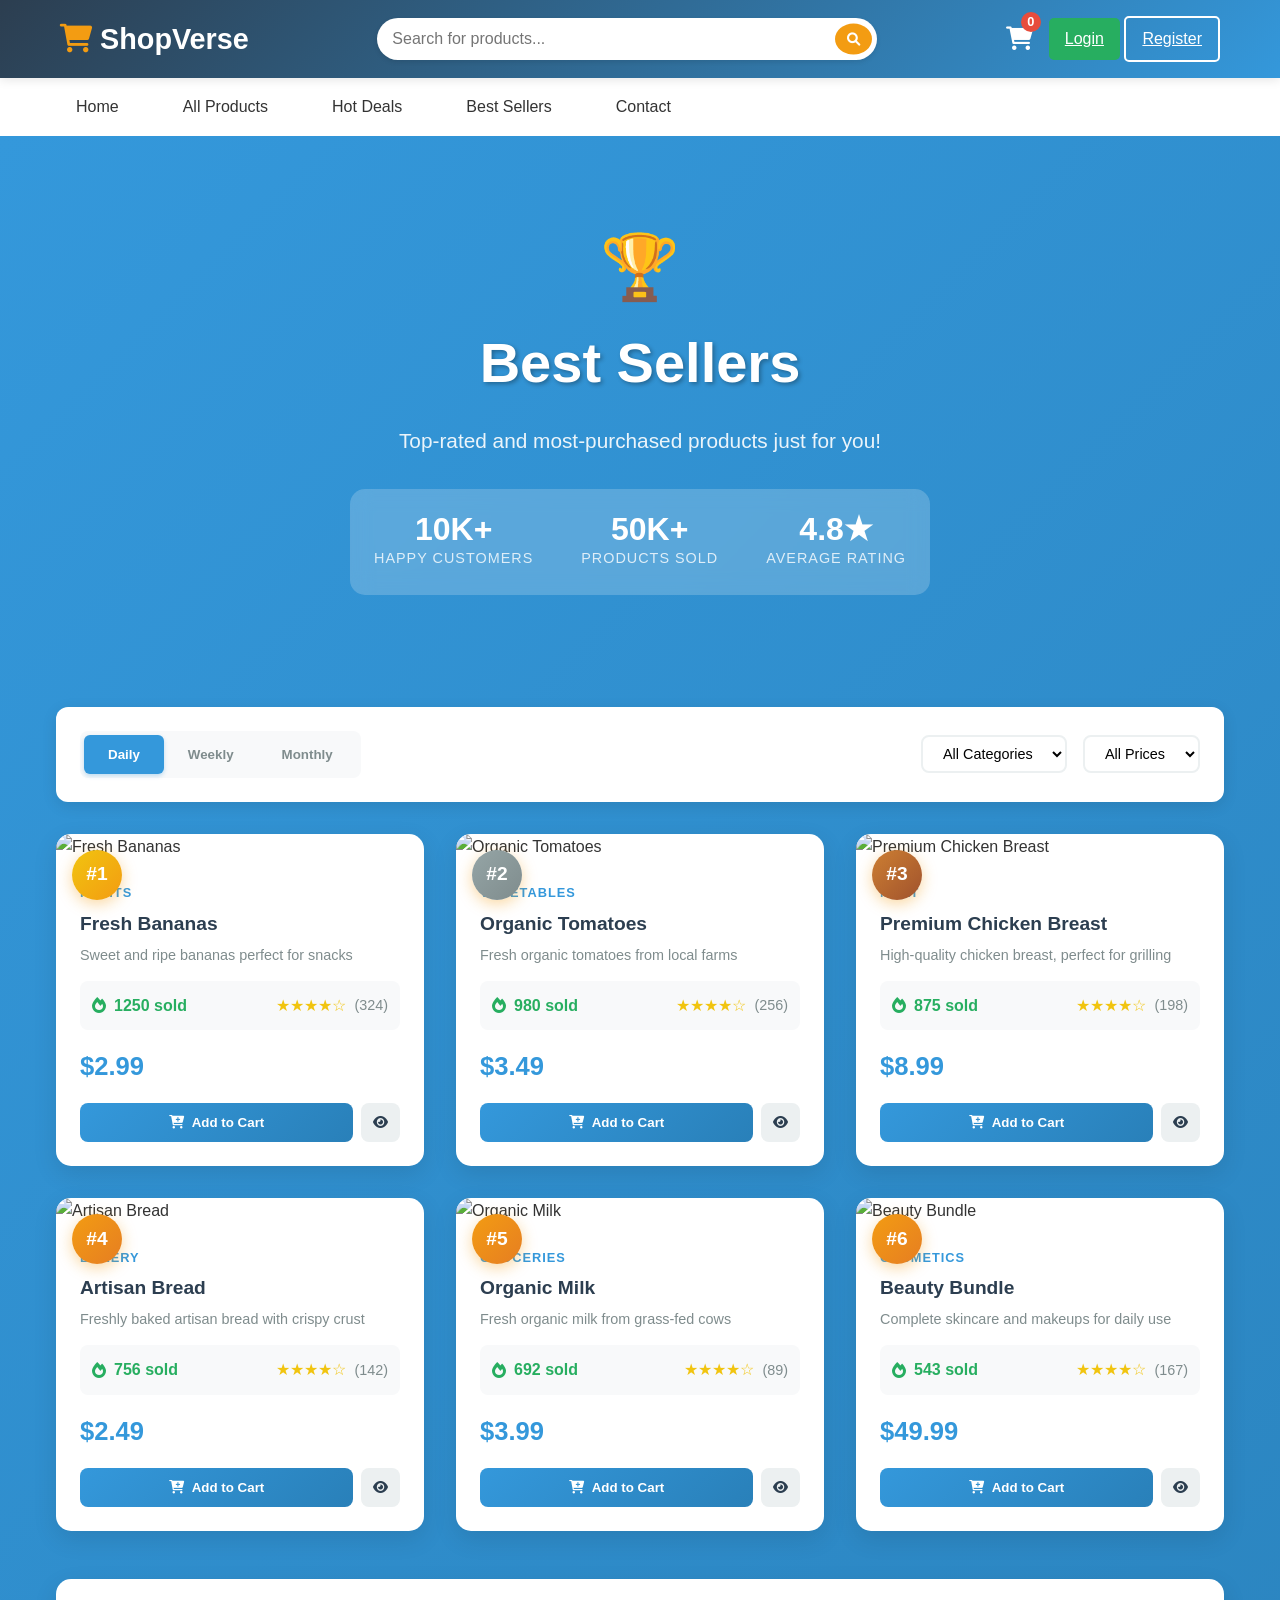
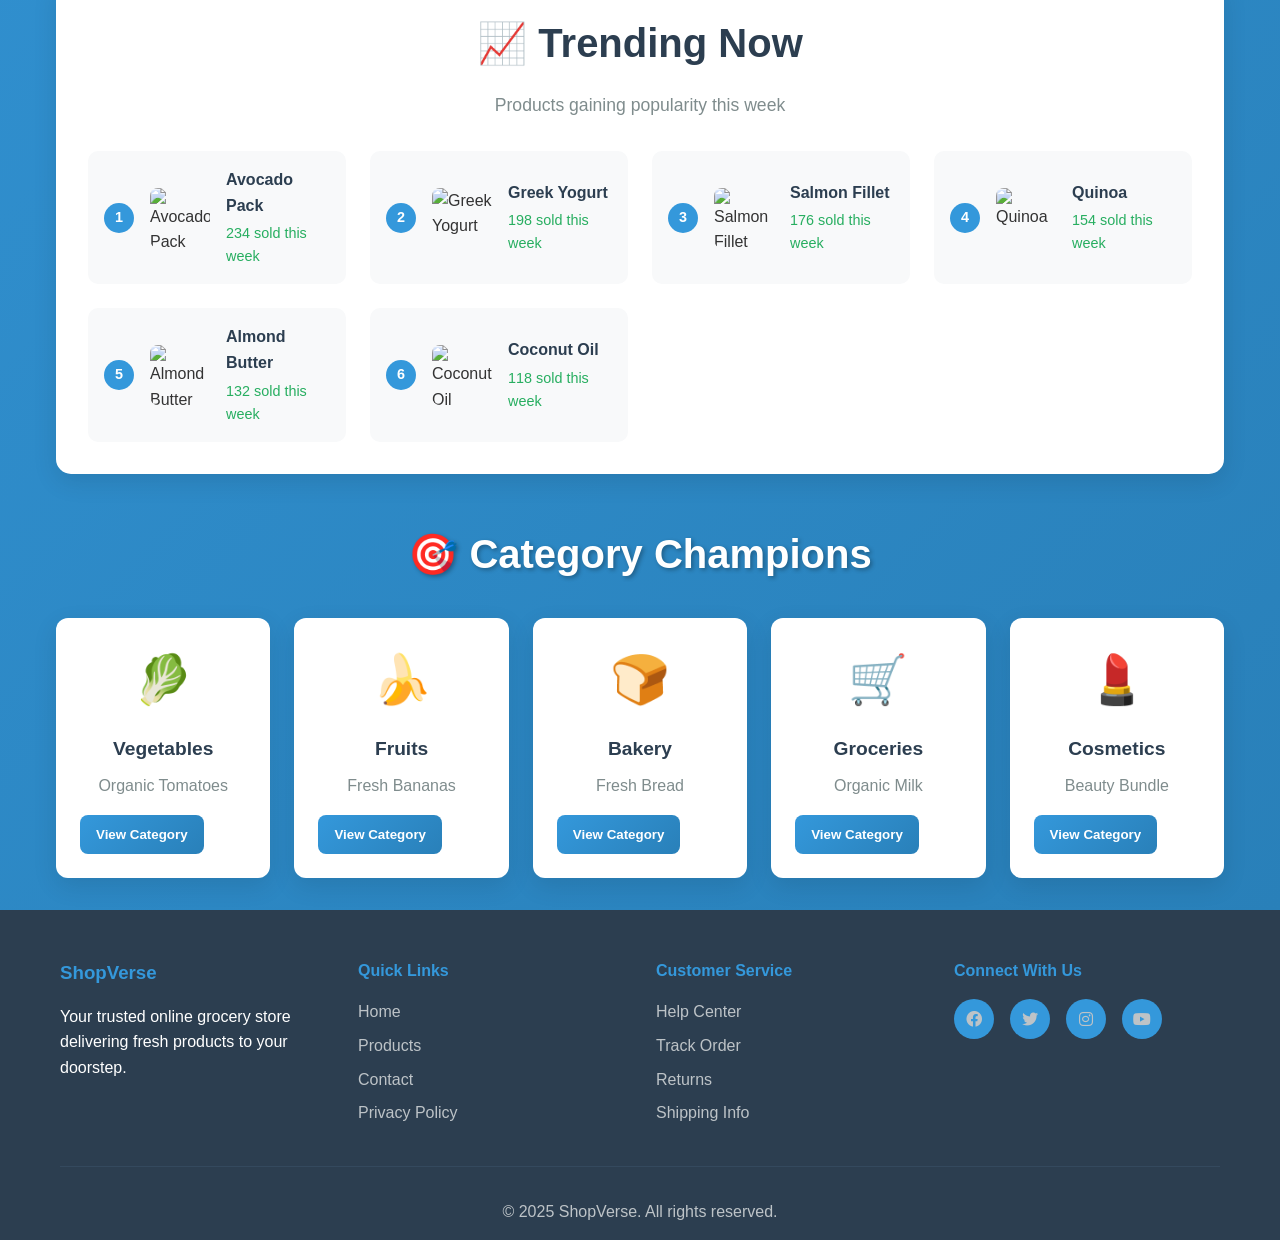
==== best-sellers.html @ 447e7bcd "Add files via upload" ====
<!DOCTYPE html>
<html lang="en">
<head>
    <meta charset="UTF-8">
    <meta name="viewport" content="width=device-width, initial-scale=1.0">
    <title>Best Sellers - ShopVerse</title>
    <link rel="stylesheet" href="style.css">
    <link href="https://cdnjs.cloudflare.com/ajax/libs/font-awesome/6.0.0/css/all.min.css" rel="stylesheet">
    <style>
        
        .best-sellers-page {
            padding: 2rem 0;
            min-height: 80vh;
            background: linear-gradient(135deg, #3498db, #2980b9);
        }
        
        .hero-banner {
            text-align: center;
            color: white;
            padding: 3rem 0;
            margin-bottom: 2rem;
            background-image: url("https://images.unsplash.com/photo-1589526174056-2d6960ead9a2?q=80&w=1170&auto=format&fit=crop&ixlib=rb-4.1.0&ixid=M3wxMjA3fDB8MHxwaG90by1wYWdlfHx8fGVufDB8fHx8fA%3D%3D");
            background-size: cover;
            background-position: center;
        }
        
        .hero-banner h1 {
            font-size: 3.5rem;
            margin-bottom: 1rem;
            text-shadow: 2px 2px 4px rgba(0,0,0,0.3);
        }
        
        .hero-banner .trophy-emoji {
            font-size: 4rem;
            animation: rotate 3s ease-in-out infinite;
        }
        
        @keyframes rotate {
            0%, 100% {
                transform: rotate(0deg);
            }
            25% {
                transform: rotate(-10deg);
            }
            75% {
                transform: rotate(10deg);
            }
        }
        
        .hero-banner p {
            font-size: 1.3rem;
            margin-bottom: 2rem;
            opacity: 0.9;
        }
        
        .stats-banner {
            background: rgba(255,255,255,0.2);
            backdrop-filter: blur(10px);
            border-radius: 15px;
            padding: 1.5rem;
            display: inline-flex;
            gap: 3rem;
            margin-bottom: 2rem;
        }
        
        .stat-item {
            text-align: center;
        }
        
        .stat-number {
            font-size: 2rem;
            font-weight: 700;
            display: block;
            line-height: 1;
        }
        
        .stat-label {
            font-size: 0.9rem;
            opacity: 0.8;
            text-transform: uppercase;
            letter-spacing: 1px;
        }
        
        .bestsellers-container {
            max-width: 1200px;
            margin: 0 auto;
            padding: 0 1rem;
        }
        
        .bestsellers-controls {
            background: white;
            padding: 1.5rem;
            border-radius: 12px;
            margin-bottom: 2rem;
            box-shadow: 0 4px 15px rgba(0,0,0,0.1);
            display: flex;
            justify-content: space-between;
            align-items: center;
            flex-wrap: wrap;
            gap: 1rem;
        }
        
        .period-tabs {
            display: flex;
            background: #f8f9fa;
            border-radius: 8px;
            padding: 0.25rem;
        }
        
        .period-tab {
            background: none;
            border: none;
            padding: 0.75rem 1.5rem;
            border-radius: 6px;
            cursor: pointer;
            font-weight: 600;
            transition: all 0.3s ease;
            color: #7f8c8d;
        }
        
        .period-tab.active {
            background: #3498db;
            color: white;
            box-shadow: 0 2px 4px rgba(52, 152, 219, 0.3);
        }
        
        .bestsellers-filters {
            display: flex;
            gap: 1rem;
            align-items: center;
        }
        
        .filter-select {
            padding: 0.5rem 1rem;
            border: 2px solid #ecf0f1;
            border-radius: 8px;
            background: white;
            font-size: 0.9rem;
            cursor: pointer;
            transition: all 0.3s ease;
        }
        
        .filter-select:focus {
            outline: none;
            border-color: #3498db;
            box-shadow: 0 0 0 3px rgba(52, 152, 219, 0.1);
        }
        
        .bestsellers-grid {
            display: grid;
            grid-template-columns: repeat(auto-fill, minmax(320px, 1fr));
            gap: 2rem;
        }
        
        .bestseller-card {
            background: white;
            border-radius: 15px;
            overflow: hidden;
            box-shadow: 0 8px 25px rgba(0,0,0,0.1);
            transition: all 0.3s ease;
            position: relative;
            cursor: pointer;
        }
        
        .bestseller-card:hover {
            transform: translateY(-10px);
            box-shadow: 0 15px 35px rgba(0,0,0,0.2);
        }
        
        .rank-badge {
            position: absolute;
            top: 1rem;
            left: 1rem;
            background: linear-gradient(135deg, #f39c12, #e67e22);
            color: white;
            width: 50px;
            height: 50px;
            border-radius: 50%;
            display: flex;
            align-items: center;
            justify-content: center;
            font-weight: 700;
            font-size: 1.2rem;
            z-index: 2;
            box-shadow: 0 4px 15px rgba(243, 156, 18, 0.4);
        }
        
        .rank-badge.rank-1 {
            background: linear-gradient(135deg, #f1c40f, #f39c12);
            animation: goldGlow 2s ease-in-out infinite alternate;
        }
        
        .rank-badge.rank-2 {
            background: linear-gradient(135deg, #95a5a6, #7f8c8d);
        }
        
        .rank-badge.rank-3 {
            background: linear-gradient(135deg, #cd7f32, #a0522d);
        }
        
        @keyframes goldGlow {
            0% {
                box-shadow: 0 4px 15px rgba(241, 196, 15, 0.4);
            }
            100% {
                box-shadow: 0 4px 25px rgba(241, 196, 15, 0.8);
            }
        }
        
        .bestseller-image {
            width: 100%;
            height: 220px;
            object-fit: cover;
            transition: transform 0.3s ease;
        }
        
        .bestseller-card:hover .bestseller-image {
            transform: scale(1.1);
        }
        
        .bestseller-info {
            padding: 1.5rem;
        }
        
        .bestseller-category {
            color: #3498db;
            font-size: 0.8rem;
            text-transform: uppercase;
            font-weight: 600;
            margin-bottom: 0.5rem;
            letter-spacing: 1px;
        }
        
        .bestseller-title {
            font-size: 1.2rem;
            font-weight: 700;
            color: #2c3e50;
            margin-bottom: 0.5rem;
            line-height: 1.3;
        }
        
        .bestseller-description {
            color: #7f8c8d;
            font-size: 0.9rem;
            margin-bottom: 1rem;
            line-height: 1.4;
        }
        
        .bestseller-stats {
            display: flex;
            justify-content: space-between;
            align-items: center;
            margin-bottom: 1rem;
            padding: 0.75rem;
            background: #f8f9fa;
            border-radius: 8px;
        }
        
        .sales-count {
            display: flex;
            align-items: center;
            gap: 0.5rem;
            color: #27ae60;
            font-weight: 600;
        }
        
        .rating-display {
            display: flex;
            align-items: center;
            gap: 0.5rem;
        }
        
        .stars {
            color: #f1c40f;
        }
        
        .rating-count {
            color: #7f8c8d;
            font-size: 0.9rem;
        }
        
        .bestseller-pricing {
            display: flex;
            align-items: center;
            gap: 1rem;
            margin-bottom: 1rem;
        }
        
        .bestseller-price {
            font-size: 1.6rem;
            font-weight: 700;
            color: #3498db;
        }
        
        .bestseller-actions {
            display: flex;
            gap: 0.5rem;
        }
        
        .btn-bestseller {
            flex: 1;
            background: linear-gradient(135deg, #3498db, #2980b9);
            color: white;
            border: none;
            padding: 0.75rem 1rem;
            border-radius: 8px;
            font-weight: 600;
            cursor: pointer;
            transition: all 0.3s ease;
            display: flex;
            align-items: center;
            justify-content: center;
            gap: 0.5rem;
        }
        
        .btn-bestseller:hover {
            background: linear-gradient(135deg, #2980b9, #1f4e79);
            transform: translateY(-2px);
        }
        
        .btn-view {
            background: #ecf0f1;
            color: #2c3e50;
            border: none;
            padding: 0.75rem;
            border-radius: 8px;
            cursor: pointer;
            transition: all 0.3s ease;
        }
        
        .btn-view:hover {
            background: #bdc3c7;
        }
        
        .trending-section {
            background: white;
            margin: 3rem 0;
            padding: 2rem;
            border-radius: 15px;
            box-shadow: 0 8px 25px rgba(0,0,0,0.1);
        }
        
        .trending-header {
            text-align: center;
            margin-bottom: 2rem;
        }
        
        .trending-header h2 {
            color: #2c3e50;
            font-size: 2.5rem;
            margin-bottom: 1rem;
        }
        
        .trending-header p {
            color: #7f8c8d;
            font-size: 1.1rem;
        }
        
        .trending-grid {
            display: grid;
            grid-template-columns: repeat(auto-fit, minmax(250px, 1fr));
            gap: 1.5rem;
        }
        
        .trending-item {
            display: flex;
            align-items: center;
            gap: 1rem;
            padding: 1rem;
            background: #f8f9fa;
            border-radius: 10px;
            transition: all 0.3s ease;
        }
        
        .trending-item:hover {
            background: #e9ecef;
            transform: translateX(5px);
        }
        
        .trending-rank {
            background: #3498db;
            color: white;
            width: 30px;
            height: 30px;
            border-radius: 50%;
            display: flex;
            align-items: center;
            justify-content: center;
            font-weight: 700;
            font-size: 0.9rem;
        }
        
        .trending-image {
            width: 60px;
            height: 60px;
            object-fit: cover;
            border-radius: 8px;
        }
        
        .trending-details {
            flex: 1;
        }
        
        .trending-name {
            font-weight: 600;
            color: #2c3e50;
            margin-bottom: 0.25rem;
        }
        
        .trending-sales {
            color: #27ae60;
            font-size: 0.9rem;
        }
        
        .categories-section {
            margin-top: 3rem;
        }
        
        .categories-section h2 {
            text-align: center;
            color: white;
            font-size: 2.5rem;
            margin-bottom: 2rem;
            text-shadow: 2px 2px 4px rgba(0,0,0,0.3);
        }
        
        .categories-grid {
            display: grid;
            grid-template-columns: repeat(auto-fit, minmax(200px, 1fr));
            gap: 1.5rem;
        }
        
        .category-bestseller {
            background: white;
            border-radius: 12px;
            padding: 1.5rem;
            text-align: center;
            box-shadow: 0 8px 25px rgba(0,0,0,0.1);
            transition: all 0.3s ease;
        }
        
        .category-bestseller:hover {
            transform: translateY(-5px);
            box-shadow: 0 15px 35px rgba(0,0,0,0.2);
        }
        
        .category-icon {
            font-size: 3rem;
            margin-bottom: 1rem;
            color: #3498db;
        }
        
        .category-title {
            font-size: 1.2rem;
            font-weight: 700;
            color: #2c3e50;
            margin-bottom: 0.5rem;
        }
        
        .category-bestseller-name {
            color: #7f8c8d;
            margin-bottom: 1rem;
        }
        
        .no-products {
            text-align: center;
            padding: 3rem;
            color: white;
        }
        
        @media (max-width: 768px) {
            .hero-banner h1 {
                font-size: 2.5rem;
            }
            
            .stats-banner {
                flex-direction: column;
                gap: 1rem;
            }
            
            .bestsellers-controls {
                flex-direction: column;
                align-items: stretch;
            }
            
            .period-tabs {
                justify-content: center;
            }
            
            .bestsellers-filters {
                justify-content: center;
            }
            
            .bestsellers-grid {
                grid-template-columns: repeat(auto-fill, minmax(280px, 1fr));
            }
            
            .trending-grid {
                grid-template-columns: 1fr;
            }
        }
    </style>
</head>
<body>
    <!-- Header -->
    <header class="header">
        <div class="container">
            <div class="nav-wrapper">
                <div class="logo">
                    <h1><a href="index.html" style="text-decoration: none; color: inherit;"><i class="fas fa-shopping-cart"></i> ShopVerse</a></h1>
                </div>
                
                <!-- Search Bar -->
                <div class="search-container">
                    <input type="text" id="searchInput" placeholder="Search for products..." class="search-input">
                    <button class="search-btn"><i class="fas fa-search"></i></button>
                    <div id="searchSuggestions" class="search-suggestions"></div>
                </div>
                
                <!-- User Actions -->
                <div class="user-actions">
                    <div class="cart-icon">
                        <i class="fas fa-shopping-cart"></i>
                        <span id="cartCount" class="cart-count">0</span>
                    </div>
                    <div class="user-menu">
                        <a href="login.html" id="loginBtn" class="btn-primary">Login</a>
                        <a href="register.html" id="registerBtn" class="btn-secondary">Register</a>
                        <div id="userProfile" class="user-profile hidden">
                            <span id="userName"></span>
                            <a href="profile.html" class="btn-secondary" style="margin-left: 10px; text-decoration: none; font-size: 0.9rem;">Profile</a>
                            <a href="order_history.html" class="btn-secondary" style="margin-left: 10px; text-decoration: none; font-size: 0.9rem;">Order History</a>
                            <button id="logoutBtn" class="btn-logout">Logout</button>
                        </div>
                    </div>
                </div>
            </div>
        </div>
    </header>

    <!-- Navigation Menu -->
    <nav class="main-nav">
        <div class="container">
            <ul class="nav-menu">
                <li><a href="index.html">Home</a></li>
                <li><a href="products.html">All Products</a></li>
                <li><a href="hot-deals.html">Hot Deals</a></li>
                <li><a href="best-sellers.html" class="active">Best Sellers</a></li>
                <li><a href="contact.html">Contact</a></li>
            </ul>
        </div>
    </nav>

    <!-- Main Content -->
    <main class="best-sellers-page">
        <!-- Hero Banner -->
        <div class="hero-banner">
            <div class="container">
                <div class="trophy-emoji">🏆</div>
                <h1>Best Sellers</h1>
                <p>Top-rated and most-purchased products just for you!</p>
                
                <div class="stats-banner">
                    <div class="stat-item">
                        <span class="stat-number">10K+</span>
                        <span class="stat-label">Happy Customers</span>
                    </div>
                    <div class="stat-item">
                        <span class="stat-number">50K+</span>
                        <span class="stat-label">Products Sold</span>
                    </div>
                    <div class="stat-item">
                        <span class="stat-number">4.8★</span>
                        <span class="stat-label">Average Rating</span>
                    </div>
                </div>
            </div>
        </div>

        <div class="bestsellers-container">
            <!-- Controls -->
            <div class="bestsellers-controls">
                <div class="period-tabs">
                    <button class="period-tab active" data-period="daily">Daily</button>
                    <button class="period-tab" data-period="weekly">Weekly</button>
                    <button class="period-tab" data-period="monthly">Monthly</button>
                </div>
                
                <div class="bestsellers-filters">
                    <select class="filter-select" id="categoryFilter">
                        <option value="all">All Categories</option>
                        <option value="groceries">Groceries</option>
                        <option value="vegetables">Vegetables</option>
                        <option value="fruits">Fruits</option>
                        <option value="meat">Meat</option>
                        <option value="bakery">Bakery</option>
                        <option value="cosmetics">Cosmetics</option>
                    </select>
                    
                    <select class="filter-select" id="priceFilter">
                        <option value="all">All Prices</option>
                        <option value="0-10">$0 - $10</option>
                        <option value="10-25">$10 - $25</option>
                        <option value="25-50">$25 - $50</option>
                        <option value="50+">$50+</option>
                    </select>
                </div>
            </div>

            <!-- Best Sellers Grid -->
            <div class="bestsellers-grid" id="bestsellersGrid">
                <!-- Best sellers will be loaded dynamically -->
            </div>

            <!-- Trending Section -->
            <div class="trending-section">
                <div class="trending-header">
                    <h2>📈 Trending Now</h2>
                    <p>Products gaining popularity this week</p>
                </div>
                
                <div class="trending-grid" id="trendingGrid">
                    <!-- Trending items will be loaded here -->
                </div>
            </div>

            <!-- Categories Section -->
            <div class="categories-section">
                <h2>🎯 Category Champions</h2>
                
                <div class="categories-grid">
                    <div class="category-bestseller">
                        <div class="category-icon">🥬</div>
                        <div class="category-title">Vegetables</div>
                        <div class="category-bestseller-name">Organic Tomatoes</div>
                        <button class="btn-bestseller" onclick="filterByCategory('vegetables')">
                            View Category
                        </button>
                    </div>
                    
                    <div class="category-bestseller">
                        <div class="category-icon">🍌</div>
                        <div class="category-title">Fruits</div>
                        <div class="category-bestseller-name">Fresh Bananas</div>
                        <button class="btn-bestseller" onclick="filterByCategory('fruits')">
                            View Category
                        </button>
                    </div>
                    
                    <div class="category-bestseller">
                        <div class="category-icon">🍞</div>
                        <div class="category-title">Bakery</div>
                        <div class="category-bestseller-name">Fresh Bread</div>
                        <button class="btn-bestseller" onclick="filterByCategory('bakery')">
                            View Category
                        </button>
                    </div>
                    
                    <div class="category-bestseller">
                        <div class="category-icon">🛒</div>
                        <div class="category-title">Groceries</div>
                        <div class="category-bestseller-name">Organic Milk</div>
                        <button class="btn-bestseller" onclick="filterByCategory('groceries')">
                            View Category
                        </button>
                    </div>
                    
                    <div class="category-bestseller">
                        <div class="category-icon">💄</div>
                        <div class="category-title">Cosmetics</div>
                        <div class="category-bestseller-name">Beauty Bundle</div>
                        <button class="btn-bestseller" onclick="filterByCategory('cosmetics')">
                            View Category
                        </button>
                    </div>
                </div>
            </div>
        </div>
    </main>

    <!-- Footer -->
    <footer class="footer">
        <div class="container">
            <div class="footer-content">
                <div class="footer-section">
                    <h3>ShopVerse</h3>
                    <p>Your trusted online grocery store delivering fresh products to your doorstep.</p>
                </div>
                <div class="footer-section">
                    <h4>Quick Links</h4>
                    <ul>
                        <li><a href="index.html">Home</a></li>
                        <li><a href="products.html">Products</a></li>
                        <li><a href="contact.html">Contact</a></li>
                        <li><a href="#">Privacy Policy</a></li>
                    </ul>
                </div>
                <div class="footer-section">
                    <h4>Customer Service</h4>
                    <ul>
                        <li><a href="#">Help Center</a></li>
                        <li><a href="#">Track Order</a></li>
                        <li><a href="#">Returns</a></li>
                        <li><a href="#">Shipping Info</a></li>
                    </ul>
                </div>
                <div class="footer-section">
                    <h4>Connect With Us</h4>
                    <div class="social-links">
                        <a href="#"><i class="fab fa-facebook"></i></a>
                        <a href="#"><i class="fab fa-twitter"></i></a>
                        <a href="#"><i class="fab fa-instagram"></i></a>
                        <a href="#"><i class="fab fa-youtube"></i></a>
                    </div>
                </div>
            </div>
            <div class="footer-bottom">
                <p>&copy; 2025 ShopVerse. All rights reserved.</p>
            </div>
        </div>
    </footer>

    <script src="script.js"></script>
    <script src="auth.js"></script>
    <script>
        // Best sellers data with sales information
        const bestSellers = [
            {
                id: 1,
                name: "Fresh Bananas",
                category: "fruits",
                image: "https://images.unsplash.com/photo-1571771894821-ce9b6c11b08e?w=300&h=220&fit=crop",
                price: 2.99,
                description: "Sweet and ripe bananas perfect for snacks",
                salesCount: 1250,
                rating: 4.8,
                reviewCount: 324,
                rank: 1
            },
            {
                id: 2,
                name: "Organic Tomatoes",
                category: "vegetables",
                image: "https://images.unsplash.com/photo-1561136594-7f68413baa99?q=80&w=1170&auto=format&fit=crop&ixlib=rb-4.1.0&ixid=M3wxMjA3fDB8MHxwaG90by1wYWdlfHx8fGVufDB8fHx8fA%3D%3D",
                price: 3.49,
                description: "Fresh organic tomatoes from local farms",
                salesCount: 980,
                rating: 4.7,
                reviewCount: 256,
                rank: 2
            },
            {
                id: 3,
                name: "Premium Chicken Breast",
                category: "meat",
                image: "https://images.unsplash.com/photo-1529692236671-f1f6cf9683ba?w=300&h=220&fit=crop",
                price: 8.99,
                description: "High-quality chicken breast, perfect for grilling",
                salesCount: 875,
                rating: 4.9,
                reviewCount: 198,
                rank: 3
            },
            {
                id: 4,
                name: "Artisan Bread",
                category: "bakery",
                image: "https://images.unsplash.com/photo-1509440159596-0249088772ff?w=300&h=220&fit=crop",
                price: 2.49,
                description: "Freshly baked artisan bread with crispy crust",
                salesCount: 756,
                rating: 4.6,
                reviewCount: 142,
                rank: 4
            },
            {
                id: 5,
                name: "Organic Milk",
                category: "groceries",
                image: "https://images.unsplash.com/photo-1550583724-b2692b85b150?w=300&h=220&fit=crop",
                price: 3.99,
                description: "Fresh organic milk from grass-fed cows",
                salesCount: 692,
                rating: 4.5,
                reviewCount: 89,
                rank: 5
            },
            {
                id: 6,
                name: "Beauty Bundle",
                category: "cosmetics",
                image: "https://images.unsplash.com/photo-1596462502278-27bfdc403348?w=300&h=220&fit=crop",
                price: 49.99,
                description: "Complete skincare and makeups for daily use",
                salesCount: 543,
                rating: 4.7,
                reviewCount: 167,
                rank: 6
            }
        ];

        const trendingProducts = [
            { id: 7, name: "Avocado Pack", image: "https://images.unsplash.com/photo-1523049673857-eb18f1d7b578?w=60&h=60&fit=crop", sales: 234 },
            { id: 8, name: "Greek Yogurt", image: "https://unsplash.com/photos/a-bowl-of-granola-with-a-spoon-in-it-FCR4UVfKGgw", sales: 198 },
            { id: 9, name: "Salmon Fillet", image: "https://images.unsplash.com/photo-1519708227418-c8fd9a32b7a2?w=60&h=60&fit=crop", sales: 176 },
            { id: 10, name: "Quinoa", image: "https://images.unsplash.com/photo-1586201375761-83865001e31c?w=60&h=60&fit=crop", sales: 154 },
            { id: 11, name: "Almond Butter", image: "https://images.unsplash.com/photo-1571068316344-75bc76f77890?w=60&h=60&fit=crop", sales: 132 },
            { id: 12, name: "Coconut Oil", image: "https://images.unsplash.com/photo-1474979266404-7eaacbcd87c5?w=60&h=60&fit=crop", sales: 118 }
        ];

        let filteredBestSellers = [...bestSellers];
        let currentPeriod = 'daily';

        document.addEventListener('DOMContentLoaded', function() {
            loadBestSellers();
            loadTrendingProducts();
            setupControls();
        });

        function loadBestSellers() {
            displayBestSellers();
        }

        function displayBestSellers() {
            const bestsellersGrid = document.getElementById('bestsellersGrid');
            
            if (filteredBestSellers.length === 0) {
                bestsellersGrid.innerHTML = '<div class="no-products"><h3>No best sellers found</h3><p>Try adjusting your filters.</p></div>';
                return;
            }

            bestsellersGrid.innerHTML = filteredBestSellers.map(product => createBestSellerCard(product)).join('');
        }

        function createBestSellerCard(product) {
            const rankClass = product.rank <= 3 ? `rank-${product.rank}` : '';
            
            return `
                <div class="bestseller-card" onclick="viewProduct(${product.id})">
                    <div class="rank-badge ${rankClass}">#${product.rank}</div>
                    <img src="${product.image}" alt="${product.name}" class="bestseller-image">
                    <div class="bestseller-info">
                        <div class="bestseller-category">${product.category}</div>
                        <h3 class="bestseller-title">${product.name}</h3>
                        <p class="bestseller-description">${product.description}</p>
                        
                        <div class="bestseller-stats">
                            <div class="sales-count">
                                <i class="fas fa-fire"></i>
                                ${product.salesCount} sold
                            </div>
                            <div class="rating-display">
                                <div class="stars">${'★'.repeat(Math.floor(product.rating))}${'☆'.repeat(5-Math.floor(product.rating))}</div>
                                <span class="rating-count">(${product.reviewCount})</span>
                            </div>
                        </div>
                        
                        <div class="bestseller-pricing">
                            <span class="bestseller-price">$${product.price.toFixed(2)}</span>
                        </div>
                        
                        <div class="bestseller-actions">
                            <button class="btn-bestseller" onclick="event.stopPropagation(); addToCart(${product.id})">
                                <i class="fas fa-cart-plus"></i>
                                Add to Cart
                            </button>
                            <button class="btn-view" onclick="event.stopPropagation(); viewProduct(${product.id})">
                                <i class="fas fa-eye"></i>
                            </button>
                        </div>
                    </div>
                </div>
            `;
        }

        function loadTrendingProducts() {
            const trendingGrid = document.getElementById('trendingGrid');
            
            trendingGrid.innerHTML = trendingProducts.map((product, index) => `
                <div class="trending-item">
                    <div class="trending-rank">${index + 1}</div>
                    <img src="${product.image}" alt="${product.name}" class="trending-image">
                    <div class="trending-details">
                        <div class="trending-name">${product.name}</div>
                        <div class="trending-sales">${product.sales} sold this week</div>
                    </div>
                </div>
            `).join('');
        }

        function setupControls() {
            // Period tabs
            document.querySelectorAll('.period-tab').forEach(tab => {
                tab.addEventListener('click', function() {
                    document.querySelectorAll('.period-tab').forEach(t => t.classList.remove('active'));
                    this.classList.add('active');
                    currentPeriod = this.dataset.period;
                    updateBestSellersForPeriod();
                });
            });

            // Category filter
            document.getElementById('categoryFilter').addEventListener('change', function() {
                filterBestSellers();
            });

            // Price filter
            document.getElementById('priceFilter').addEventListener('change', function() {
                filterBestSellers();
            });
        }

        function updateBestSellersForPeriod() {
            // In a real application, you would fetch different data based on the period
            // For demo purposes, we'll just shuffle the sales counts
            const multiplier = currentPeriod === 'daily' ? 1 : currentPeriod === 'weekly' ? 7 : 30;
            
            filteredBestSellers = bestSellers.map(product => ({
                ...product,
                salesCount: Math.floor(product.salesCount * multiplier * (0.8 + Math.random() * 0.4))
            })).sort((a, b) => b.salesCount - a.salesCount);

            // Update ranks
            filteredBestSellers.forEach((product, index) => {
                product.rank = index + 1;
            });

            displayBestSellers();
        }

        function filterBestSellers() {
            const categoryFilter = document.getElementById('categoryFilter').value;
            const priceFilter = document.getElementById('priceFilter').value;

            filteredBestSellers = bestSellers.filter(product => {
                // Category filter
                const categoryMatch = categoryFilter === 'all' || product.category === categoryFilter;
                
                // Price filter
                let priceMatch = true;
                if (priceFilter !== 'all') {
                    const price = product.price;
                    switch(priceFilter) {
                        case '0-10':
                            priceMatch = price <= 10;
                            break;
                        case '10-25':
                            priceMatch = price > 10 && price <= 25;
                            break;
                        case '25-50':
                            priceMatch = price > 25 && price <= 50;
                            break;
                        case '50+':
                            priceMatch = price > 50;
                            break;
                    }
                }
                
                return categoryMatch && priceMatch;
            });

            // Re-rank filtered products
            filteredBestSellers.forEach((product, index) => {
                product.rank = index + 1;
            });

            displayBestSellers();
        }

        function filterByCategory(category) {
            document.getElementById('categoryFilter').value = category;
            filterBestSellers();
            
            // Scroll to best sellers grid
            document.getElementById('bestsellersGrid').scrollIntoView({ 
                behavior: 'smooth', 
                block: 'start' 
            });
        }

        function viewProduct(productId) {
            window.location.href = `product-detail.html?id=${productId}`;
        }
    </script>
</body>
</html>
---- style.css ----
/* Reset and Base Styles */
* {
    margin: 0;
    padding: 0;
    box-sizing: border-box;
}

body {
    font-family: 'Segoe UI', Tahoma, Geneva, Verdana, sans-serif;
    line-height: 1.6;
    color: #333;
    background-color: #f8f9fa;
}

.container {
    max-width: 1200px;
    margin: 0 auto;
    padding: 0 20px;
}

/* Header Styles */
.header {
    background: linear-gradient(135deg, #2c3e50, #3498db);
    color: white;
    padding: 1rem 0;
    box-shadow: 0 2px 10px rgba(0,0,0,0.1);
    position: sticky;
    top: 0;
    z-index: 1000;
}

.nav-wrapper {
    display: flex;
    justify-content: space-between;
    align-items: center;
    gap: 2rem;
}

.logo h1 {
    font-size: 1.8rem;
    font-weight: bold;
}

.logo i {
    color: #f39c12;
}

/* Search Container */
.search-container {
    flex: 1;
    max-width: 500px;
    position: relative;
}

.search-input {
    width: 100%;
    padding: 12px 50px 12px 15px;
    border: none;
    border-radius: 25px;
    font-size: 1rem;
    outline: none;
    box-shadow: 0 2px 5px rgba(0,0,0,0.1);
}

.search-btn {
    position: absolute;
    right: 5px;
    top: 50%;
    transform: translateY(-50%);
    background: #f39c12;
    border: none;
    padding: 8px 12px;
    border-radius: 50%;
    color: white;
    cursor: pointer;
    transition: background 0.3s;
}

.search-btn:hover {
    background: #e67e22;
}

.search-suggestions {
    position: absolute;
    top: 100%;
    left: 0;
    right: 0;
    background: white;
    border-radius: 10px;
    box-shadow: 0 5px 15px rgba(0,0,0,0.1);
    max-height: 300px;
    overflow-y: auto;
    z-index: 1001;
    display: none;
}

.suggestion-item {
    padding: 10px 15px;
    cursor: pointer;
    border-bottom: 1px solid #eee;
    color: #333;
}

.suggestion-item:hover {
    background: #f8f9fa;
}

/* User Actions */
.user-actions {
    display: flex;
    align-items: center;
    gap: 1rem;
}

.cart-icon {
    position: relative;
    cursor: pointer;
    font-size: 1.5rem;
    transition: transform 0.3s;
}

.cart-icon:hover {
    transform: scale(1.1);
}

.cart-count {
    position: absolute;
    top: -8px;
    right: -8px;
    background: #e74c3c;
    color: white;
    border-radius: 50%;
    width: 20px;
    height: 20px;
    display: flex;
    align-items: center;
    justify-content: center;
    font-size: 0.8rem;
    font-weight: bold;
}

.btn-primary, .btn-secondary, .btn-logout {
    padding: 8px 16px;
    border: none;
    border-radius: 5px;
    cursor: pointer;
    font-weight: 500;
    transition: all 0.3s;
}

.btn-primary {
    background: #27ae60;
    color: white;
}

.btn-primary:hover {
    background: #229954;
}

.btn-secondary {
    background: transparent;
    color: white;
    border: 2px solid white;
}

.btn-secondary:hover {
    background: white;
    color: #2c3e50;
}

.btn-logout {
    background: #e74c3c;
    color: white;
}

.user-profile {
    display: flex;
    align-items: center;
    gap: 10px;
}

.hidden {
    display: none !important;
}

/* Navigation Menu */
.main-nav {
    background: white;
    box-shadow: 0 2px 5px rgba(0,0,0,0.1);
}

.nav-menu {
    display: flex;
    list-style: none;
    gap: 2rem;
    padding: 1rem 0;
}

.nav-menu a {
    text-decoration: none;
    color: #333;
    font-weight: 500;
    padding: 8px 16px;
    border-radius: 5px;
    transition: all 0.3s;
}

.nav-menu a:hover {
    background: #3498db;
    color: white;
}

/* Hero Section */
.hero {
    background: linear-gradient(135deg, #74b9ff, #0984e3);
    color: white;
    padding: 4rem 0;
}

.hero-content {
    display: grid;
    grid-template-columns: 1fr 1fr;
    gap: 3rem;
    align-items: center;
}

.hero-banner h2 {
    font-size: 2.5rem;
    margin-bottom: 1rem;
    line-height: 1.2;
}

.hero-banner p {
    font-size: 1.2rem;
    margin-bottom: 2rem;
    opacity: 0.9;
}

.btn-cta {
    background: #f39c12;
    color: white;
    padding: 15px 30px;
    border: none;
    border-radius: 30px;
    font-size: 1.1rem;
    font-weight: bold;
    cursor: pointer;
    transition: all 0.3s;
}

.btn-cta:hover {
    background: #e67e22;
    transform: translateY(-2px);
}

.hero-image img {
    width: 100%;
    border-radius: 15px;
    box-shadow: 0 10px 30px rgba(0,0,0,0.2);
}

/* Featured Categories */
.featured-categories {
    padding: 4rem 0;
    background: white;
}

.featured-categories h2 {
    text-align: center;
    margin-bottom: 3rem;
    font-size: 2rem;
    color: #2c3e50;
}

.categories-grid {
    display: grid;
    grid-template-columns: repeat(auto-fit, minmax(200px, 1fr));
    gap: 2rem;
}

.category-card {
    background: white;
    border-radius: 15px;
    padding: 1.5rem;
    text-align: center;
    box-shadow: 0 5px 15px rgba(0,0,0,0.1);
    transition: all 0.3s;
    cursor: pointer;
}

.category-card:hover {
    transform: translateY(-5px);
    box-shadow: 0 10px 25px rgba(0,0,0,0.15);
}

.category-card img {
    width: 100%;
    height: 150px;
    object-fit: cover;
    border-radius: 10px;
    margin-bottom: 1rem;
}

.category-card h3 {
    color: #2c3e50;
    margin-bottom: 0.5rem;
}

.category-card p {
    color: #7f8c8d;
    font-size: 0.9rem;
}

/* Featured Products */
.featured-products {
    padding: 4rem 0;
    background: #f8f9fa;
}

.featured-products h2 {
    text-align: center;
    margin-bottom: 3rem;
    font-size: 2rem;
    color: #2c3e50;
}

.products-grid {
    display: grid;
    grid-template-columns: repeat(auto-fit, minmax(250px, 1fr));
    gap: 2rem;
}

.product-card {
    background: white;
    border-radius: 15px;
    overflow: hidden;
    box-shadow: 0 5px 15px rgba(0,0,0,0.1);
    transition: all 0.3s;
    cursor: pointer;
}

.product-card:hover {
    transform: translateY(-5px);
    box-shadow: 0 10px 25px rgba(0,0,0,0.15);
}

.product-image {
    width: 100%;
    height: 200px;
    object-fit: cover;
}

.product-info {
    padding: 1.5rem;
}

.product-title {
    font-size: 1.1rem;
    font-weight: 600;
    margin-bottom: 0.5rem;
    color: #2c3e50;
}

.product-price {
    font-size: 1.2rem;
    font-weight: bold;
    color: #27ae60;
    margin-bottom: 1rem;
}

.product-actions {
    display: flex;
    gap: 10px;
}

.btn-add-cart {
    flex: 1;
    background: #3498db;
    color: white;
    border: none;
    padding: 10px;
    border-radius: 5px;
    cursor: pointer;
    transition: background 0.3s;
}

.btn-add-cart:hover {
    background: #2980b9;
}

/* Special Offers */
.special-offers {
    padding: 4rem 0;
    background: white;
}

.special-offers h2 {
    text-align: center;
    margin-bottom: 3rem;
    font-size: 2rem;
    color: #2c3e50;
}

.offers-grid {
    display: grid;
    grid-template-columns: repeat(auto-fit, minmax(300px, 1fr));
    gap: 2rem;
}

.offer-card {
    background: linear-gradient(135deg, #e74c3c, #c0392b);
    color: white;
    padding: 2rem;
    border-radius: 15px;
    text-align: center;
}

.offer-card h3 {
    font-size: 1.5rem;
    margin-bottom: 1rem;
}

.offer-card p {
    margin-bottom: 1.5rem;
    opacity: 0.9;
}

.countdown {
    display: flex;
    justify-content: center;
    gap: 1rem;
    margin-bottom: 1rem;
}

.time-unit {
    display: flex;
    flex-direction: column;
    align-items: center;
}

.time-unit span {
    font-size: 2rem;
    font-weight: bold;
}

.time-unit small {
    font-size: 0.8rem;
    opacity: 0.8;
}

.btn-offer {
    background: white;
    color: #e74c3c;
    padding: 12px 24px;
    border: none;
    border-radius: 25px;
    font-weight: bold;
    cursor: pointer;
    transition: all 0.3s;
}

.btn-offer:hover {
    background: #f8f9fa;
    transform: translateY(-2px);
}

/* Footer */
.footer {
    background: #2c3e50;
    color: white;
    padding: 3rem 0 1rem;
}

.footer-content {
    display: grid;
    grid-template-columns: repeat(auto-fit, minmax(250px, 1fr));
    gap: 2rem;
    margin-bottom: 2rem;
}

.footer-section h3, .footer-section h4 {
    margin-bottom: 1rem;
    color: #3498db;
}

.footer-section ul {
    list-style: none;
}

.footer-section ul li {
    margin-bottom: 0.5rem;
}

.footer-section a {
    color: #bdc3c7;
    text-decoration: none;
    transition: color 0.3s;
}

.footer-section a:hover {
    color: #3498db;
}

.social-links {
    display: flex;
    gap: 1rem;
}

.social-links a {
    display: inline-block;
    width: 40px;
    height: 40px;
    background: #3498db;
    border-radius: 50%;
    display: flex;
    align-items: center;
    justify-content: center;
    transition: all 0.3s;
}

.social-links a:hover {
    background: #2980b9;
    transform: translateY(-2px);
}

.footer-bottom {
    text-align: center;
    padding-top: 2rem;
    border-top: 1px solid #34495e;
    color: #bdc3c7;
}

/* Modal Styles */
.modal {
    display: none;
    position: fixed;
    z-index: 2000;
    left: 0;
    top: 0;
    width: 100%;
    height: 100%;
    background-color: rgba(0,0,0,0.5);
}

.modal-content {
    background-color: white;
    margin: 5% auto;
    padding: 2rem;
    border-radius: 15px;
    width: 90%;
    max-width: 500px;
    position: relative;
}

.close {
    position: absolute;
    right: 1rem;
    top: 1rem;
    font-size: 2rem;
    cursor: pointer;
    color: #aaa;
}

.close:hover {
    color: #333;
}

.form-group {
    margin-bottom: 1rem;
}

.form-group label {
    display: block;
    margin-bottom: 0.5rem;
    font-weight: 500;
}

.form-group input {
    width: 100%;
    padding: 10px;
    border: 2px solid #ddd;
    border-radius: 5px;
    font-size: 1rem;
}

.form-group input:focus {
    outline: none;
    border-color: #3498db;
}

/* Cart Styles */
.cart-item {
    display: flex;
    justify-content: space-between;
    align-items: center;
    padding: 1rem;
    border-bottom: 1px solid #eee;
}

.cart-item-info {
    flex: 1;
}

.cart-item-actions {
    display: flex;
    align-items: center;
    gap: 10px;
}

.quantity-controls {
    display: flex;
    align-items: center;
    gap: 5px;
}

.quantity-btn {
    background: #3498db;
    color: white;
    border: none;
    width: 30px;
    height: 30px;
    border-radius: 50%;
    cursor: pointer;
}

.cart-total {
    padding: 1rem;
    text-align: center;
    border-top: 2px solid #3498db;
}

/* Chatbot Styles */
.chatbot {
    position: fixed;
    bottom: 20px;
    right: 20px;
    z-index: 1500;
}

.chatbot-header {
    background: #3498db;
    color: white;
    padding: 1rem;
    border-radius: 10px 10px 0 0;
    display: flex;
    justify-content: space-between;
    align-items: center;
}

.chat-toggle {
    background: none;
    border: none;
    color: white;
    font-size: 1.2rem;
    cursor: pointer;
}

.chat-window {
    width: 300px;
    height: 400px;
    background: white;
    border-radius: 0 0 10px 10px;
    box-shadow: 0 5px 15px rgba(0,0,0,0.2);
    display: flex;
    flex-direction: column;
}

.chat-messages {
    flex: 1;
    padding: 1rem;
    overflow-y: auto;
    border-bottom: 1px solid #eee;
}

.chat-input {
    display: flex;
    padding: 1rem;
}

.chat-input input {
    flex: 1;
    padding: 8px;
    border: 1px solid #ddd;
    border-radius: 5px;
    margin-right: 10px;
}

.chat-input button {
    background: #3498db;
    color: white;
    border: none;
    padding: 8px 12px;
    border-radius: 5px;
    cursor: pointer;
}

.message {
    margin-bottom: 1rem;
    padding: 8px 12px;
    border-radius: 10px;
    max-width: 80%;
}

.message.user {
    background: #3498db;
    color: white;
    margin-left: auto;
}

.message.bot {
    background: #f1f2f6;
    color: #333;
}

/* Responsive Design */
@media (max-width: 768px) {
    .nav-wrapper {
        flex-direction: column;
        gap: 1rem;
    }
    
    .search-container {
        order: 3;
        width: 100%;
    }
    
    .nav-menu {
        flex-wrap: wrap;
        justify-content: center;
        gap: 1rem;
    }
    
    .hero-content {
        grid-template-columns: 1fr;
        text-align: center;
    }
    
    .hero-banner h2 {
        font-size: 2rem;
    }
    
    .categories-grid {
        grid-template-columns: repeat(auto-fit, minmax(150px, 1fr));
    }
    
    .products-grid {
        grid-template-columns: repeat(auto-fit, minmax(200px, 1fr));
    }
    
    .footer-content {
        grid-template-columns: 1fr;
        text-align: center;
    }
    
    .chat-window {
        width: 280px;
    }
}

@media (max-width: 480px) {
    .container {
        padding: 0 10px;
    }
    
    .hero-banner h2 {
        font-size: 1.5rem;
    }
    
    .hero-banner p {
        font-size: 1rem;
    }
    
    .modal-content {
        margin: 10% auto;
        padding: 1rem;
    }
}
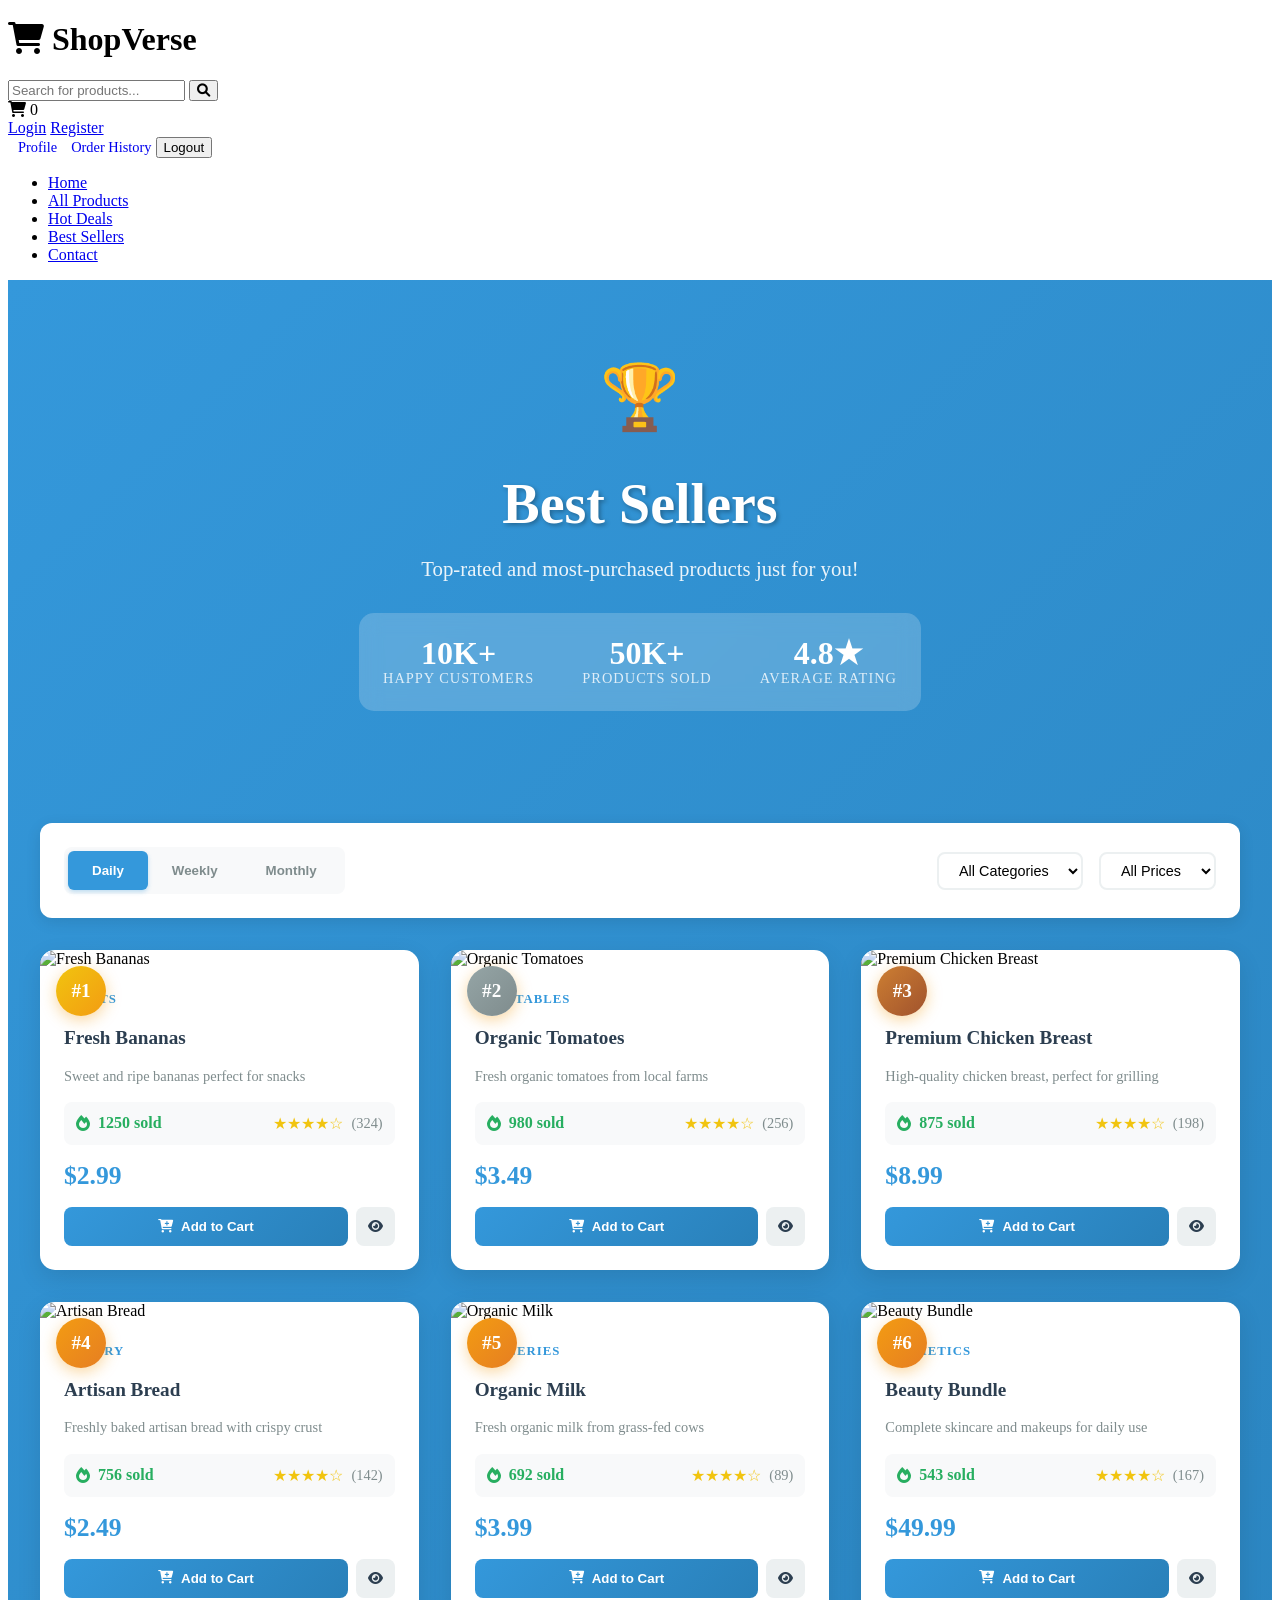
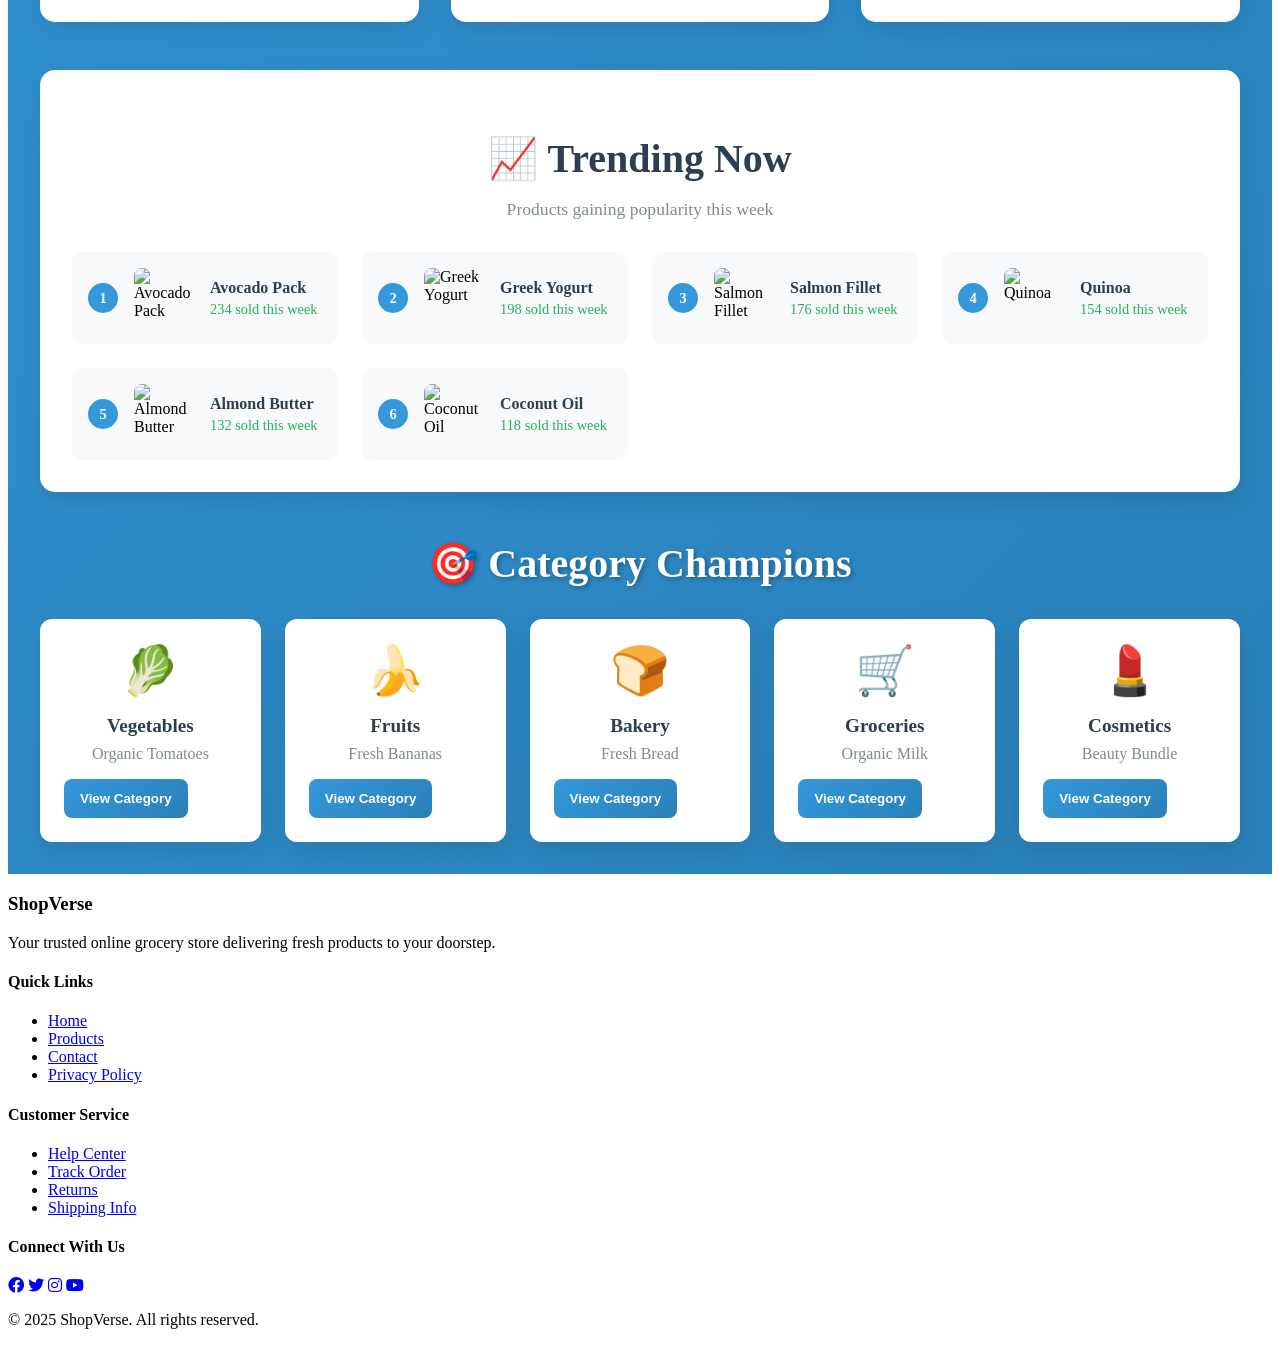
==== commit f676f1d5: "Add files via upload Complete" ====
--- a/best-sellers.html
+++ b/best-sellers.html
@@ -721,7 +721,7 @@
     </footer>
 
     <script src="script.js"></script>
-    <script src="auth.js"></script>
+    <script src="simple-auth.js"></script>
     <script>
         // Best sellers data with sales information
         const bestSellers = [
